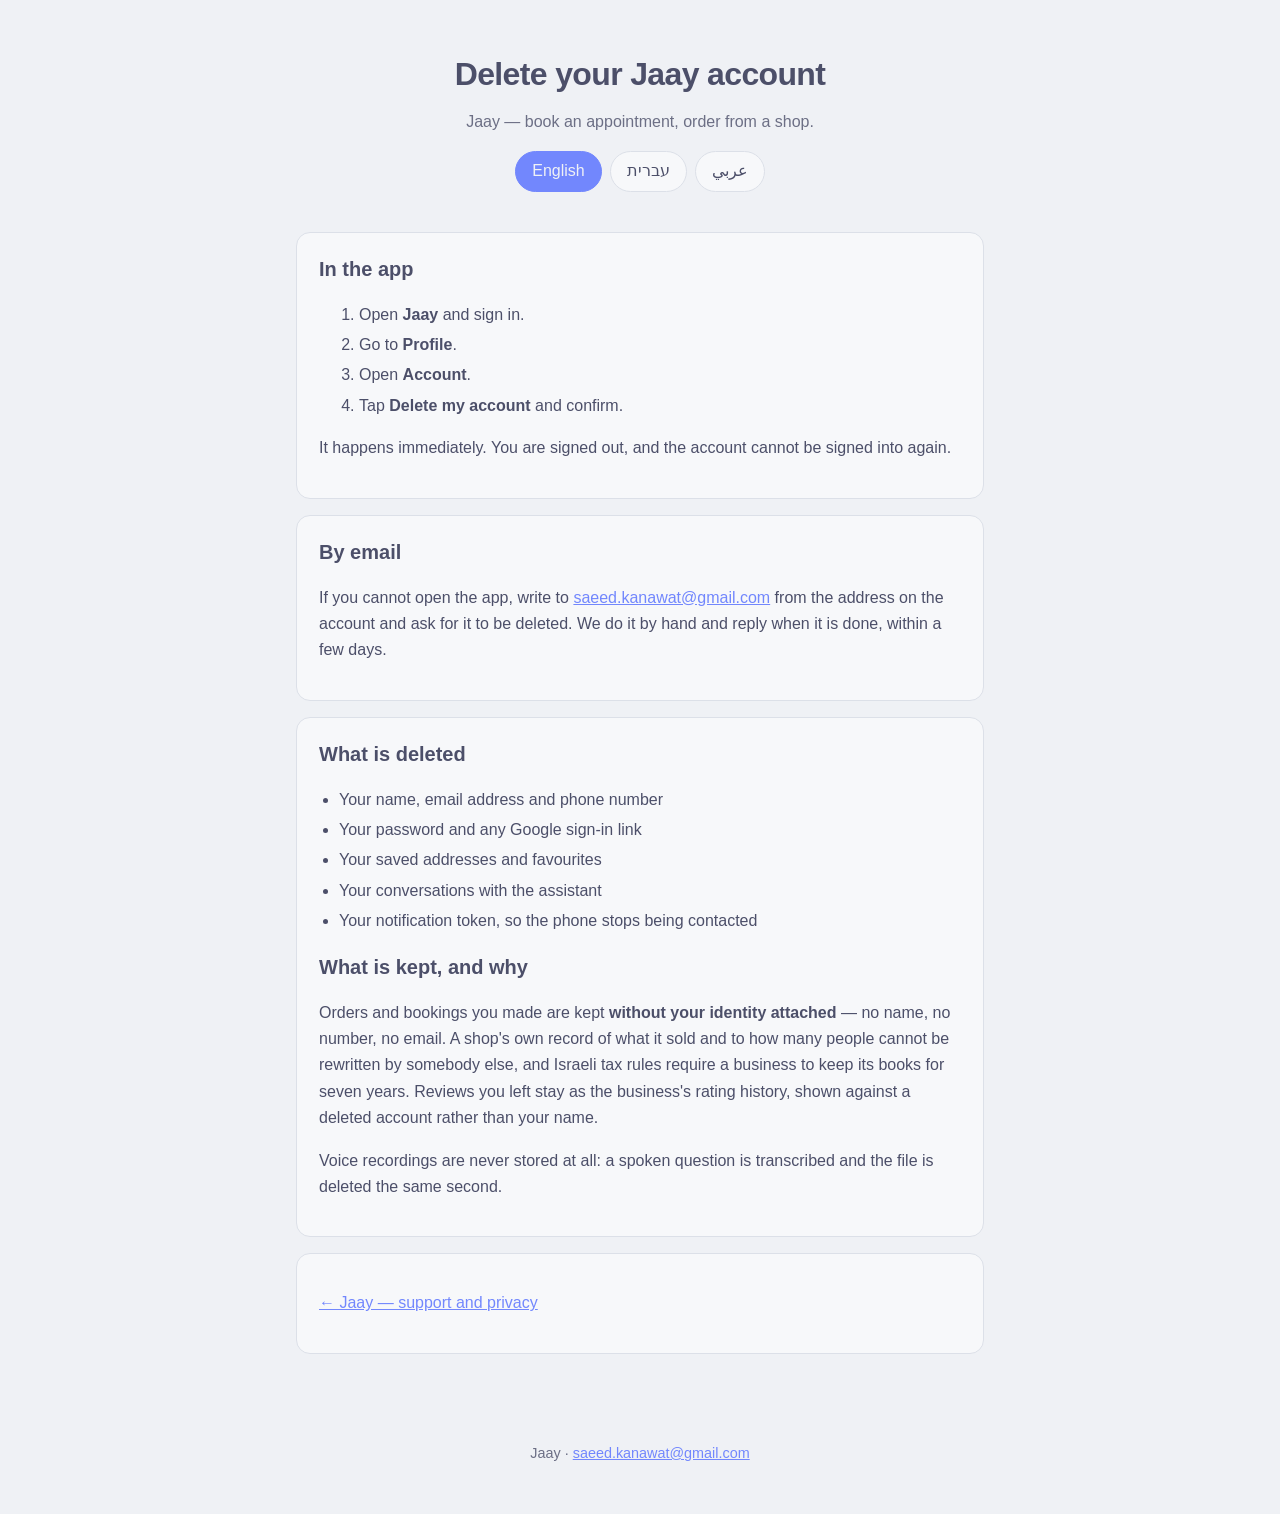
==== delete-account.html @ c8a6e49f "Add the deletion page itself The commit that linked it pushed only the link: the file had been writt" ====
<!DOCTYPE html>
<html lang="en">
<head>
<meta charset="utf-8">
<meta name="viewport" content="width=device-width, initial-scale=1">
<title>Delete your Jaay account</title>
<meta name="description" content="How to delete your Jaay account, and what is removed when you do.">
<link rel="stylesheet" href="style.css">
</head>
<body>
<header>
  <h1>Delete your Jaay account</h1>
  <p class="tagline">Jaay — book an appointment, order from a shop.</p>
  <div class="langs">
    <button data-lang="en" aria-pressed="true">English</button>
    <button data-lang="he" aria-pressed="false">עברית</button>
    <button data-lang="ar" aria-pressed="false">عربي</button>
  </div>
</header>

<main>
  <div data-pane="en">
    <section>
      <h2>In the app</h2>
      <ol>
        <li>Open <strong>Jaay</strong> and sign in.</li>
        <li>Go to <strong>Profile</strong>.</li>
        <li>Open <strong>Account</strong>.</li>
        <li>Tap <strong>Delete my account</strong> and confirm.</li>
      </ol>
      <p>It happens immediately. You are signed out, and the account cannot be
      signed into again.</p>
    </section>
    <section>
      <h2>By email</h2>
      <p>If you cannot open the app, write to
      <a href="mailto:saeed.kanawat@gmail.com">saeed.kanawat@gmail.com</a> from
      the address on the account and ask for it to be deleted. We do it by hand
      and reply when it is done, within a few days.</p>
    </section>
    <section>
      <h2>What is deleted</h2>
      <ul>
        <li>Your name, email address and phone number</li>
        <li>Your password and any Google sign-in link</li>
        <li>Your saved addresses and favourites</li>
        <li>Your conversations with the assistant</li>
        <li>Your notification token, so the phone stops being contacted</li>
      </ul>
      <h2>What is kept, and why</h2>
      <p>Orders and bookings you made are kept <strong>without your identity
      attached</strong> — no name, no number, no email. A shop's own record of
      what it sold and to how many people cannot be rewritten by somebody else,
      and Israeli tax rules require a business to keep its books for seven
      years. Reviews you left stay as the business's rating history, shown
      against a deleted account rather than your name.</p>
      <p>Voice recordings are never stored at all: a spoken question is
      transcribed and the file is deleted the same second.</p>
    </section>
  </div>

  <div data-pane="he" dir="rtl" hidden>
    <section>
      <h2>מתוך האפליקציה</h2>
      <ol>
        <li>פותחים את <strong>Jaay</strong> ומתחברים.</li>
        <li>נכנסים ל<strong>פרופיל</strong>.</li>
        <li>פותחים <strong>חשבון</strong>.</li>
        <li>לוחצים על <strong>מחיקת החשבון שלי</strong> ומאשרים.</li>
      </ol>
      <p>המחיקה מיידית. מתנתקים מהחשבון ואי אפשר להתחבר אליו שוב.</p>
    </section>
    <section>
      <h2>במייל</h2>
      <p>אם אי אפשר לפתוח את האפליקציה, כותבים ל־
      <a href="mailto:saeed.kanawat@gmail.com">saeed.kanawat@gmail.com</a>
      מהכתובת הרשומה בחשבון ומבקשים למחוק אותו. עונים כשזה בוצע, תוך כמה ימים.</p>
    </section>
    <section>
      <h2>מה נמחק</h2>
      <ul>
        <li>השם, האימייל ומספר הטלפון</li>
        <li>הסיסמה והקישור לחשבון Google</li>
        <li>הכתובות השמורות והמועדפים</li>
        <li>השיחות עם העוזר</li>
        <li>מזהה ההתראות של המכשיר</li>
      </ul>
      <h2>מה נשמר, ולמה</h2>
      <p>הזמנות ותורים שביצעתם נשמרים <strong>בלי הפרטים שלכם</strong> — בלי שם,
      טלפון או אימייל. אי אפשר למחוק את הספרים של עסק אחר, וחוקי המס בישראל
      מחייבים עסק לשמור תיעוד שבע שנים. ביקורות שכתבתם נשארות כחלק מדירוג העסק,
      ללא שמכם.</p>
      <p>הקלטות קול לא נשמרות כלל.</p>
    </section>
  </div>

  <div data-pane="ar" dir="rtl" hidden>
    <section>
      <h2>من التطبيق</h2>
      <ol>
        <li>افتح <strong>Jaay</strong> وسجّل دخول.</li>
        <li>روح ع<strong>الملف الشخصي</strong>.</li>
        <li>افتح <strong>الحساب</strong>.</li>
        <li>اضغط <strong>احذف حسابي</strong> وأكّد.</li>
      </ol>
      <p>بينحذف على طول. بتطلع من الحساب وما بتقدر تدخل عليه مرة تانية.</p>
    </section>
    <section>
      <h2>بالإيميل</h2>
      <p>إذا ما بتقدر تفتح التطبيق، ابعت لـ
      <a href="mailto:saeed.kanawat@gmail.com">saeed.kanawat@gmail.com</a>
      من نفس العنوان المسجّل بالحساب واطلب الحذف. منرد عليك لما نخلّص، خلال كم يوم.</p>
    </section>
    <section>
      <h2>شو بينحذف</h2>
      <ul>
        <li>اسمك وإيميلك ورقم تلفونك</li>
        <li>كلمة السر والربط مع حساب Google</li>
        <li>عناوينك المحفوظة والمفضّلات</li>
        <li>محادثاتك مع المساعد</li>
        <li>رمز الإشعارات تبع جهازك</li>
      </ul>
      <h2>شو بيضل محفوظ، وليش</h2>
      <p>الطلبات والمواعيد اللي عملتها بتضل محفوظة <strong>بدون معلوماتك</strong> —
      بلا اسم ولا رقم ولا إيميل. دفاتر المحل مش إلنا نمسحها، وقوانين الضرائب
      بإسرائيل بتلزم المحل يحتفظ بسجلاته سبع سنين. التقييمات اللي كتبتها بتضل
      جزء من تقييم المحل، بدون اسمك.</p>
      <p>التسجيلات الصوتية ما بتنحفظ أبداً.</p>
    </section>
  </div>

  <section>
    <p><a href="./">← Jaay — support and privacy</a></p>
  </section>
</main>

<footer>Jaay · <a href="mailto:saeed.kanawat@gmail.com">saeed.kanawat@gmail.com</a></footer>

<script>
  const buttons = document.querySelectorAll('.langs button');
  const panes = document.querySelectorAll('[data-pane]');
  function show(lang) {
    panes.forEach(p => { p.hidden = p.dataset.pane !== lang; });
    buttons.forEach(b => b.setAttribute('aria-pressed', String(b.dataset.lang === lang)));
    document.documentElement.lang = lang;
    document.documentElement.dir = lang === 'en' ? 'ltr' : 'rtl';
  }
  buttons.forEach(b => b.addEventListener('click', () => show(b.dataset.lang)));
  const guess = (navigator.language || 'en').slice(0, 2);
  if (guess === 'he' || guess === 'ar') show(guess);
</script>
</body>
</html>
---- style.css ----
:root {
  --bg: #eff1f5;
  --surface: #f7f8fa;
  --line: #dce0e8;
  --text: #4c4f69;
  --muted: #6c6f85;
  --accent: #7287fd;
}
@media (prefers-color-scheme: dark) {
  :root {
    --bg: #1e1e2e;
    --surface: #262637;
    --line: #313244;
    --text: #cdd6f4;
    --muted: #a6adc8;
    --accent: #b4befe;
  }
}
* { box-sizing: border-box; }
body {
  margin: 0;
  background: var(--bg);
  color: var(--text);
  font: 16px/1.65 -apple-system, BlinkMacSystemFont, "Segoe UI", Roboto, "Noto Sans Hebrew", "Noto Sans Arabic", sans-serif;
}
header {
  padding: 48px 16px 24px;
  text-align: center;
}
h1 { margin: 0 0 8px; font-size: 2rem; letter-spacing: -0.02em; }
.tagline { color: var(--muted); margin: 0; }
main { max-width: 720px; margin: 0 auto; padding: 0 16px 72px; }
section {
  background: var(--surface);
  border: 1px solid var(--line);
  border-radius: 14px;
  padding: 20px 22px;
  margin: 16px 0;
}
h2 { font-size: 1.25rem; margin: 0 0 12px; }
h3 { font-size: 1rem; margin: 20px 0 6px; }
a { color: var(--accent); }
ul { padding-inline-start: 20px; }
li { margin: 4px 0; }
.langs { display: flex; gap: 8px; justify-content: center; margin: 16px 0 0; flex-wrap: wrap; }
.langs button {
  font: inherit;
  padding: 6px 16px;
  border-radius: 999px;
  border: 1px solid var(--line);
  background: var(--surface);
  color: var(--text);
  cursor: pointer;
}
.langs button[aria-pressed="true"] { background: var(--accent); color: var(--bg); border-color: var(--accent); }
[lang] > .body { display: none; }
footer { text-align: center; color: var(--muted); padding: 0 16px 48px; font-size: 0.9rem; }
.updated { color: var(--muted); font-size: 0.9rem; }
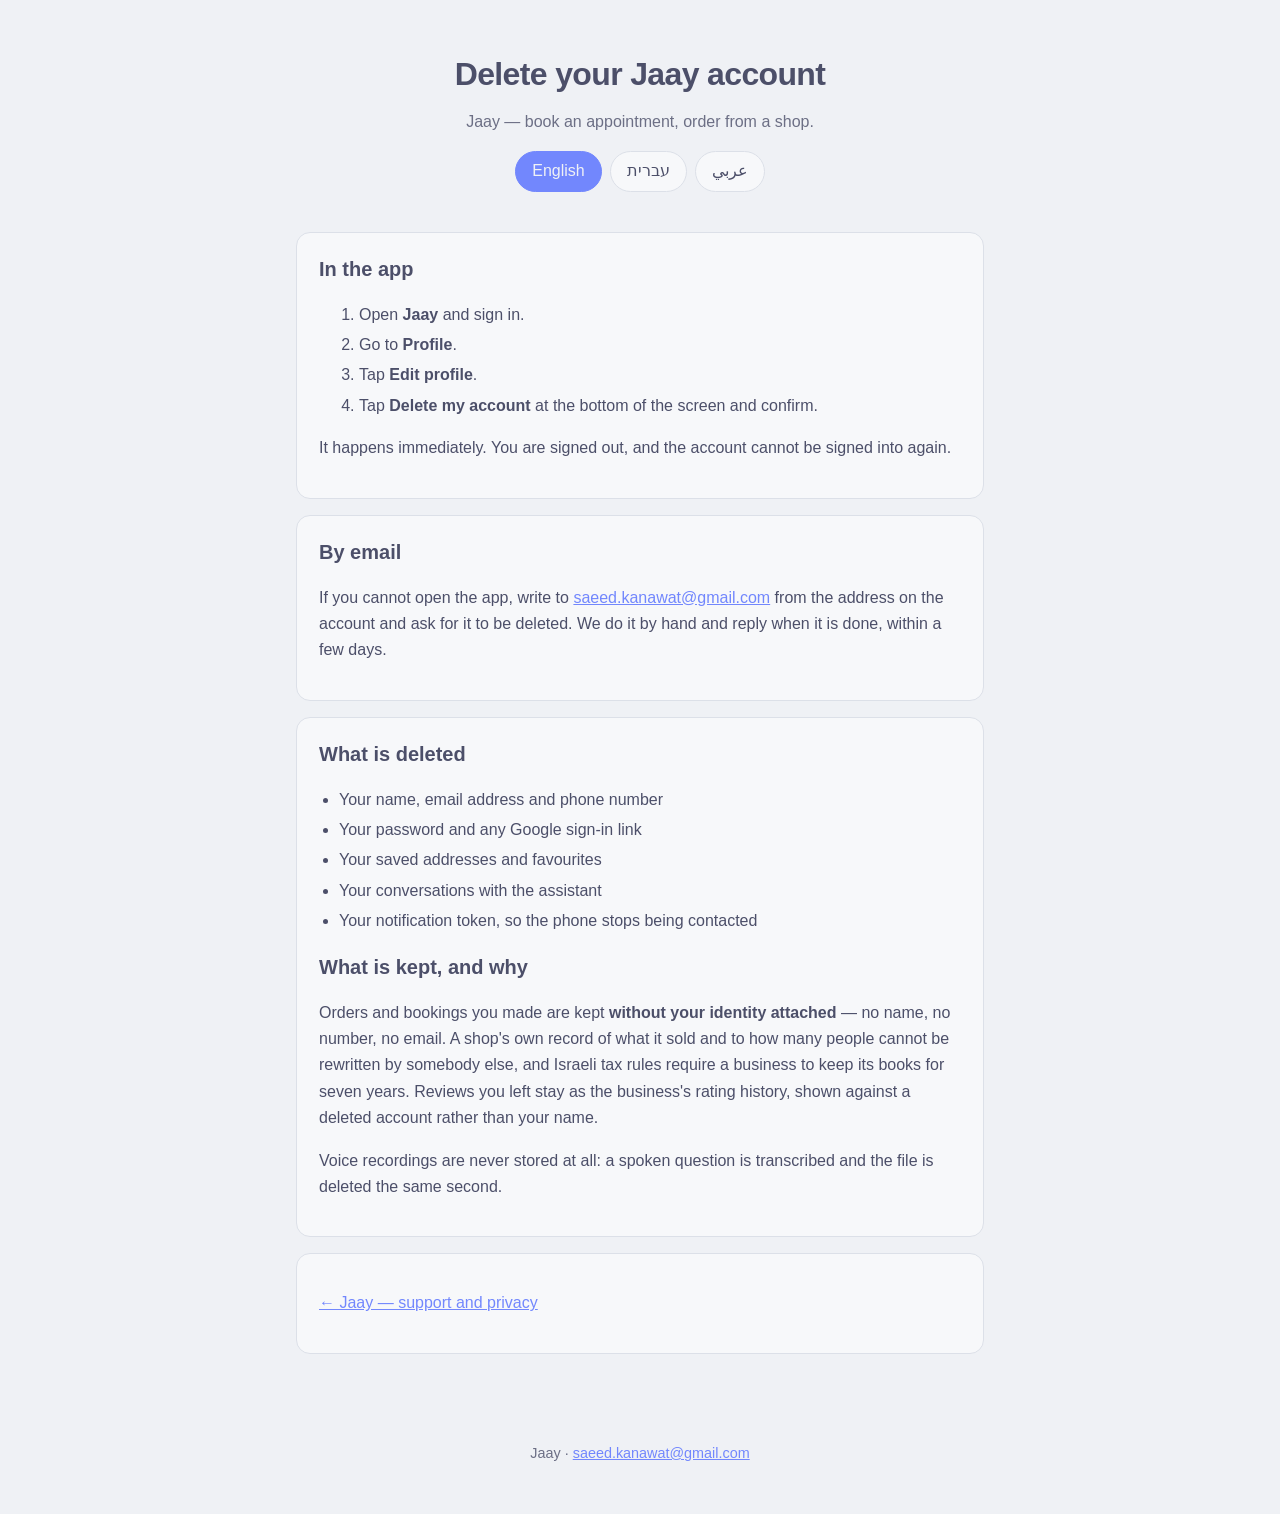
==== commit e691c146: "Delete account: the path is Profile → Edit profile, not Account Co-Authored-By: Claude Opus 5.5 <nor" ====
--- a/delete-account.html
+++ b/delete-account.html
@@ -25,8 +25,8 @@
       <ol>
         <li>Open <strong>Jaay</strong> and sign in.</li>
         <li>Go to <strong>Profile</strong>.</li>
-        <li>Open <strong>Account</strong>.</li>
-        <li>Tap <strong>Delete my account</strong> and confirm.</li>
+        <li>Tap <strong>Edit profile</strong>.</li>
+        <li>Tap <strong>Delete my account</strong> at the bottom of the screen and confirm.</li>
       </ol>
       <p>It happens immediately. You are signed out, and the account cannot be
       signed into again.</p>
@@ -65,8 +65,8 @@
       <ol>
         <li>פותחים את <strong>Jaay</strong> ומתחברים.</li>
         <li>נכנסים ל<strong>פרופיל</strong>.</li>
-        <li>פותחים <strong>חשבון</strong>.</li>
-        <li>לוחצים על <strong>מחיקת החשבון שלי</strong> ומאשרים.</li>
+        <li>לוחצים על <strong>עריכת פרופיל</strong>.</li>
+        <li>לוחצים על <strong>מחיקת החשבון</strong> בתחתית המסך ומאשרים.</li>
       </ol>
       <p>המחיקה מיידית. מתנתקים מהחשבון ואי אפשר להתחבר אליו שוב.</p>
     </section>
@@ -100,8 +100,8 @@
       <ol>
         <li>افتح <strong>Jaay</strong> وسجّل دخول.</li>
         <li>روح ع<strong>الملف الشخصي</strong>.</li>
-        <li>افتح <strong>الحساب</strong>.</li>
-        <li>اضغط <strong>احذف حسابي</strong> وأكّد.</li>
+        <li>اضغط <strong>عدّل البروفايل</strong>.</li>
+        <li>اضغط <strong>احذف حسابي</strong> تحت بآخر الشاشة وأكّد.</li>
       </ol>
       <p>بينحذف على طول. بتطلع من الحساب وما بتقدر تدخل عليه مرة تانية.</p>
     </section>
